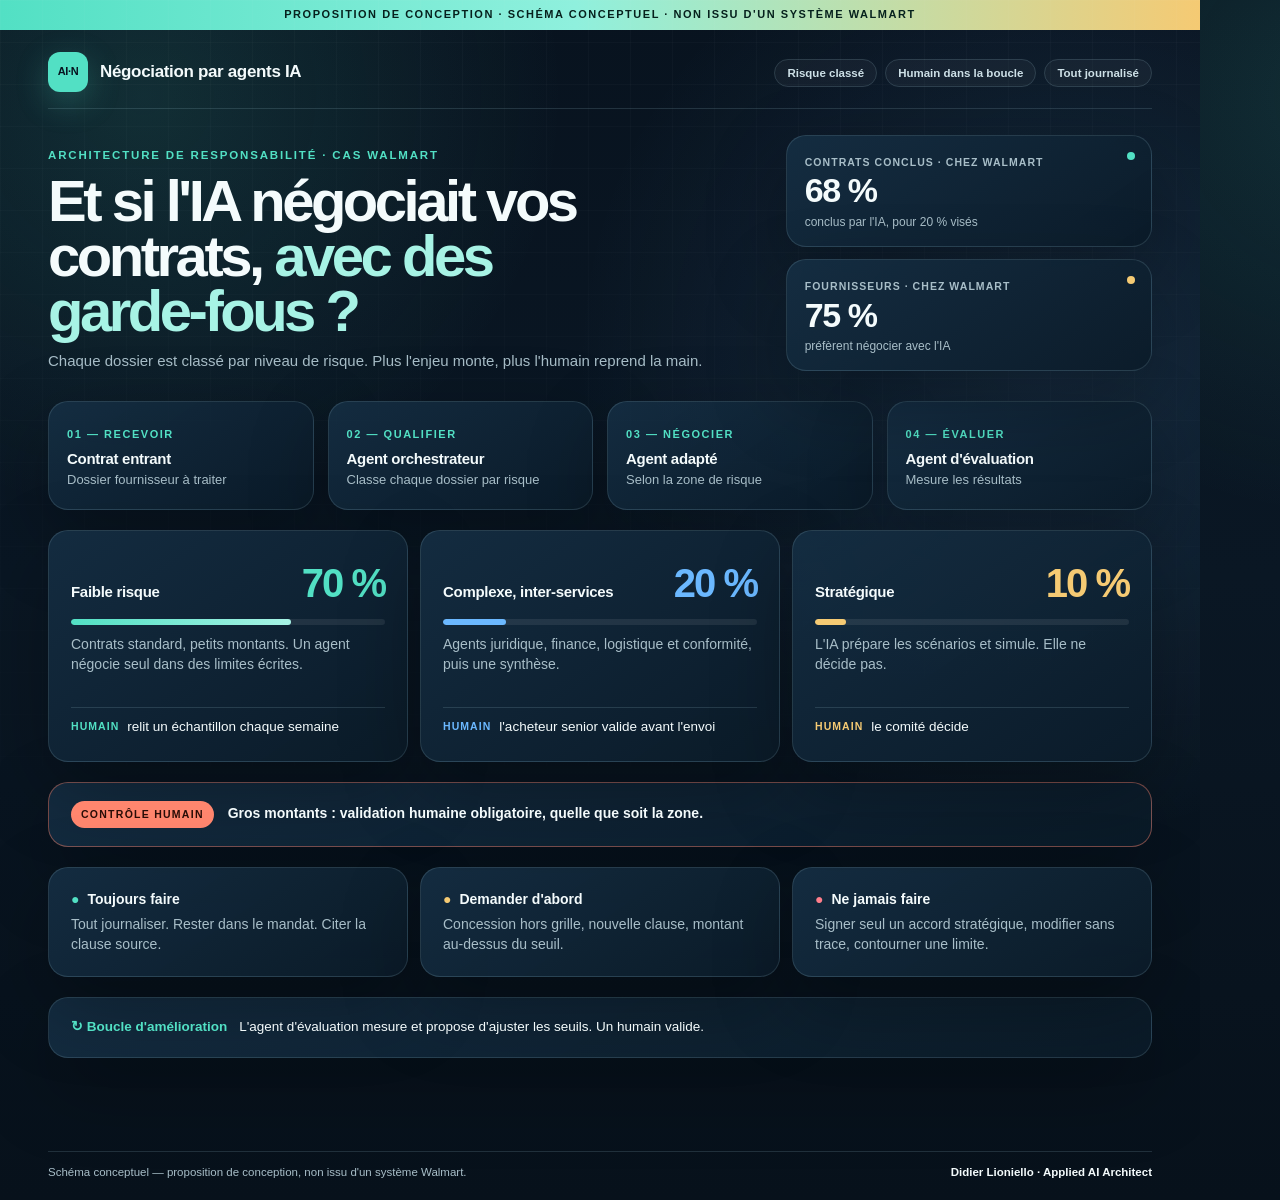
==== infographic.html @ 67d2f4bc "Agents IA en entreprise : schéma de négociation fournisseurs supervisée par niveau de risque" ====
<!doctype html><html lang="fr"><head><meta charset="utf-8"><style>
:root{--ink:#08131f;--line:rgba(166,210,223,.16);--text:#f4fbfc;--muted:#a8bec8;--teal:#52e0c4;--teal-soft:#a7f3e5;--coral:#ff866e;--gold:#f5ca73;--blue:#6bb8ff;--danger:#ff7e8b}
*{box-sizing:border-box;margin:0}
html,body{width:1200px;height:1200px;overflow:hidden}
body{color:var(--text);font-family:Inter,sans-serif;line-height:1.4;position:relative;
background:radial-gradient(circle at 12% 8%,rgba(82,224,196,.13),transparent 420px),radial-gradient(circle at 88% 30%,rgba(107,184,255,.13),transparent 480px),linear-gradient(180deg,#08131f,#0a1724 48%,#07111b)}
body::before{content:"";position:absolute;inset:0;background-image:linear-gradient(rgba(255,255,255,.022) 1px,transparent 1px),linear-gradient(90deg,rgba(255,255,255,.022) 1px,transparent 1px);background-size:42px 42px;mask-image:linear-gradient(to bottom,black,transparent 85%)}
.banner{height:30px;display:flex;align-items:center;justify-content:center;color:#06211d;background:linear-gradient(90deg,var(--teal),#8ff0dd 48%,var(--gold));font-size:11px;font-weight:900;letter-spacing:.14em}
.wrap{position:relative;padding:22px 48px 0}
.nav{display:flex;justify-content:space-between;align-items:center;padding-bottom:16px;border-bottom:1px solid var(--line)}
.brand{display:flex;gap:12px;align-items:center;font-weight:800;font-size:17px;letter-spacing:-.02em}
.mark{width:40px;height:40px;border-radius:12px;background:var(--teal);color:var(--ink);display:grid;place-items:center;font-size:11px;font-weight:900;box-shadow:0 10px 32px rgba(82,224,196,.25)}
.pill{padding:7px 12px;border:1px solid var(--line);border-radius:999px;color:#cde0e7;background:rgba(255,255,255,.035);font-size:11.5px;font-weight:700;margin-left:8px}
.eyebrow{color:var(--teal);font-size:11.5px;font-weight:850;letter-spacing:.16em;text-transform:uppercase;margin-bottom:10px}
.hero{display:grid;grid-template-columns:1.55fr .8fr;gap:28px;align-items:end;padding-top:26px}
h1{font-size:58px;font-weight:760;line-height:.95;letter-spacing:-.06em}
h1 em{font-style:normal;color:var(--teal-soft)}
.copy{color:var(--muted);font-size:15px;margin-top:12px}
.card{border:1px solid var(--line);background:linear-gradient(145deg,rgba(21,46,67,.92),rgba(11,27,41,.95));box-shadow:0 28px 80px rgba(0,0,0,.28);border-radius:20px}
.kpis{display:grid;gap:12px}
.kpi{padding:14px 18px;position:relative}
.kpi small{color:var(--muted);font-size:10.5px;font-weight:800;letter-spacing:.1em;text-transform:uppercase}
.kpi b{display:block;font-size:34px;letter-spacing:-.04em;line-height:1.1}
.kpi span{color:var(--muted);font-size:12px}
.dot{position:absolute;right:16px;top:16px;width:8px;height:8px;border-radius:50%}
.flow{display:grid;grid-template-columns:repeat(4,1fr);gap:14px;margin-top:30px}
.step{padding:20px 18px}
.step .n{color:var(--teal);font-size:11px;font-weight:850;letter-spacing:.14em}
.step b{display:block;font-size:15px;margin-top:3px;letter-spacing:-.02em}
.step p{color:var(--muted);font-size:13px;margin-top:2px}
.zones{display:grid;grid-template-columns:repeat(3,1fr);gap:12px;margin-top:20px}
.zone{padding:24px 22px}
.zone .top{display:flex;justify-content:space-between;align-items:baseline}
.zone .pct{font-size:40px;font-weight:780;letter-spacing:-.05em}
.zone h3{font-size:15px;letter-spacing:-.02em}
.bar{height:6px;border-radius:9px;background:rgba(255,255,255,.08);margin:8px 0 10px;overflow:hidden}
.bar i{display:block;height:100%;border-radius:9px}
.zone p{color:var(--muted);font-size:14px;min-height:62px}
.human{margin-top:10px;padding-top:10px;border-top:1px solid var(--line);font-size:13.5px;display:flex;gap:8px}
.human strong{font-size:10.5px;letter-spacing:.1em;text-transform:uppercase;white-space:nowrap;padding-top:1px}
.alert{margin-top:20px;padding:18px 22px;display:flex;align-items:center;gap:14px;border-color:rgba(255,134,110,.45)}
.alert .tag{background:var(--coral);color:#2a0d07;font-size:10.5px;font-weight:900;letter-spacing:.12em;padding:6px 10px;border-radius:999px}
.alert span{font-size:14px;font-weight:650}
.rules{display:grid;grid-template-columns:repeat(3,1fr);gap:12px;margin-top:20px}
.rule{padding:22px 22px}
.rule h3{font-size:14px;display:flex;align-items:center;gap:8px;margin-bottom:6px}
.rule p{color:var(--muted);font-size:14px}
.loop{margin-top:20px;padding:20px 22px;display:flex;gap:12px;align-items:center;font-size:13.5px}
.loop b{color:var(--teal)}
.foot{position:absolute;left:48px;right:48px;bottom:20px;display:flex;justify-content:space-between;color:var(--muted);font-size:11.5px;border-top:1px solid var(--line);padding-top:12px}
.foot b{color:var(--text)}
</style></head><body>
<div class="banner">PROPOSITION DE CONCEPTION · SCHÉMA CONCEPTUEL · NON ISSU D'UN SYSTÈME WALMART</div>
<div class="wrap">
<div class="nav"><div class="brand"><span class="mark">AI·N</span>Négociation par agents IA</div>
<div><span class="pill">Risque classé</span><span class="pill">Humain dans la boucle</span><span class="pill">Tout journalisé</span></div></div>
<div class="hero"><div>
<p class="eyebrow">Architecture de responsabilité · cas Walmart</p>
<h1>Et si l'IA négociait vos contrats, <em>avec des garde‑fous&nbsp;?</em></h1>
<p class="copy">Chaque dossier est classé par niveau de risque. Plus l'enjeu monte, plus l'humain reprend la main.</p></div>
<div class="kpis">
<div class="card kpi"><i class="dot" style="background:var(--teal)"></i><small>Contrats conclus · chez Walmart</small><b>68 %</b><span>conclus par l'IA, pour 20 % visés</span></div>
<div class="card kpi"><i class="dot" style="background:var(--gold)"></i><small>Fournisseurs · chez Walmart</small><b>75 %</b><span>préfèrent négocier avec l'IA</span></div>
</div></div>
<div class="flow">
<div class="card step"><span class="n">01 — RECEVOIR</span><b>Contrat entrant</b><p>Dossier fournisseur à traiter</p></div>
<div class="card step"><span class="n">02 — QUALIFIER</span><b>Agent orchestrateur</b><p>Classe chaque dossier par risque</p></div>
<div class="card step"><span class="n">03 — NÉGOCIER</span><b>Agent adapté</b><p>Selon la zone de risque</p></div>
<div class="card step"><span class="n">04 — ÉVALUER</span><b>Agent d'évaluation</b><p>Mesure les résultats</p></div>
</div>
<div class="zones">
<div class="card zone"><div class="top"><h3>Faible risque</h3><span class="pct" style="color:var(--teal)">70 %</span></div><div class="bar"><i style="width:70%;background:linear-gradient(90deg,var(--teal),var(--teal-soft))"></i></div><p>Contrats standard, petits montants. Un agent négocie seul dans des limites écrites.</p><div class="human"><strong style="color:var(--teal)">Humain</strong><span>relit un échantillon chaque semaine</span></div></div>
<div class="card zone"><div class="top"><h3>Complexe, inter-services</h3><span class="pct" style="color:var(--blue)">20 %</span></div><div class="bar"><i style="width:20%;background:var(--blue)"></i></div><p>Agents juridique, finance, logistique et conformité, puis une synthèse.</p><div class="human"><strong style="color:var(--blue)">Humain</strong><span>l'acheteur senior valide avant l'envoi</span></div></div>
<div class="card zone"><div class="top"><h3>Stratégique</h3><span class="pct" style="color:var(--gold)">10 %</span></div><div class="bar"><i style="width:10%;background:var(--gold)"></i></div><p>L'IA prépare les scénarios et simule. Elle ne décide pas.</p><div class="human"><strong style="color:var(--gold)">Humain</strong><span>le comité décide</span></div></div>
</div>
<div class="card alert"><span class="tag">CONTRÔLE HUMAIN</span><span>Gros montants : validation humaine obligatoire, quelle que soit la zone.</span></div>
<div class="rules">
<div class="card rule"><h3><span style="color:var(--teal)">●</span>Toujours faire</h3><p>Tout journaliser. Rester dans le mandat. Citer la clause source.</p></div>
<div class="card rule"><h3><span style="color:var(--gold)">●</span>Demander d'abord</h3><p>Concession hors grille, nouvelle clause, montant au-dessus du seuil.</p></div>
<div class="card rule"><h3><span style="color:var(--danger)">●</span>Ne jamais faire</h3><p>Signer seul un accord stratégique, modifier sans trace, contourner une limite.</p></div>
</div>
<div class="card loop"><b>↻ Boucle d'amélioration</b><span>L'agent d'évaluation mesure et propose d'ajuster les seuils. Un humain valide.</span></div>
</div>
<div class="foot"><span>Schéma conceptuel — proposition de conception, non issu d'un système Walmart.</span><b>Didier Lioniello · Applied AI Architect</b></div>
</body></html>
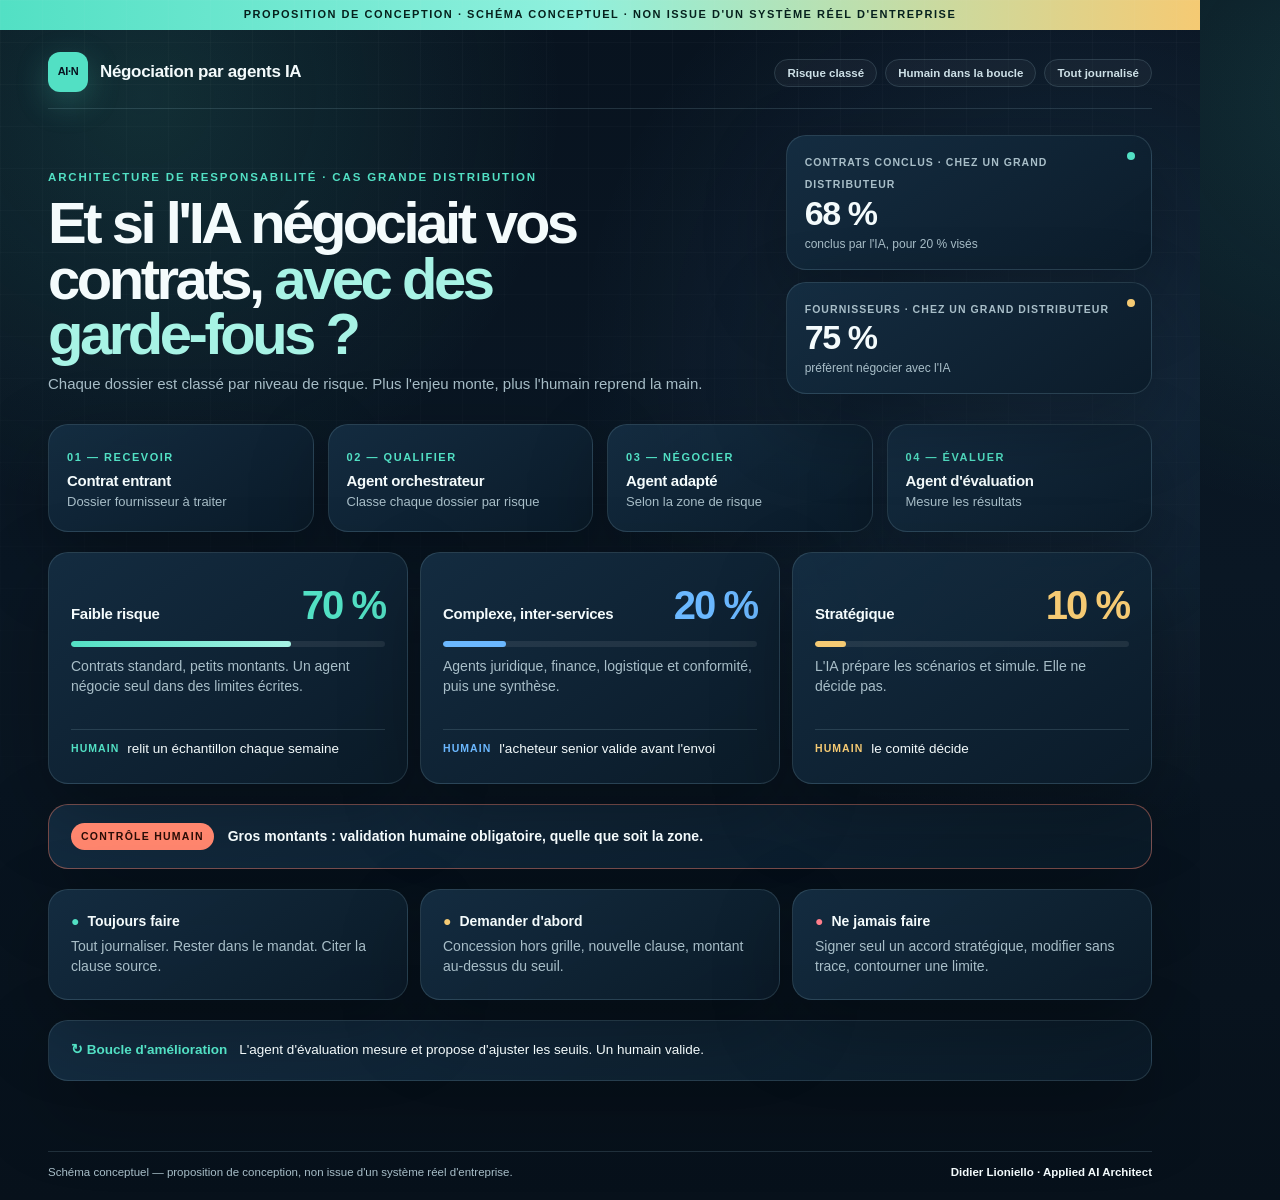
==== commit d7e90a9a: "Diagramme en pleine largeur en tête de page, version Mermaid visible, cas anonymisé (grand distribut" ====
--- a/infographic.html
+++ b/infographic.html
@@ -50,17 +50,17 @@
 .foot{position:absolute;left:48px;right:48px;bottom:20px;display:flex;justify-content:space-between;color:var(--muted);font-size:11.5px;border-top:1px solid var(--line);padding-top:12px}
 .foot b{color:var(--text)}
 </style></head><body>
-<div class="banner">PROPOSITION DE CONCEPTION · SCHÉMA CONCEPTUEL · NON ISSU D'UN SYSTÈME WALMART</div>
+<div class="banner">PROPOSITION DE CONCEPTION · SCHÉMA CONCEPTUEL · NON ISSUE D'UN SYSTÈME RÉEL D'ENTREPRISE</div>
 <div class="wrap">
 <div class="nav"><div class="brand"><span class="mark">AI·N</span>Négociation par agents IA</div>
 <div><span class="pill">Risque classé</span><span class="pill">Humain dans la boucle</span><span class="pill">Tout journalisé</span></div></div>
 <div class="hero"><div>
-<p class="eyebrow">Architecture de responsabilité · cas Walmart</p>
+<p class="eyebrow">Architecture de responsabilité · cas grande distribution</p>
 <h1>Et si l'IA négociait vos contrats, <em>avec des garde‑fous&nbsp;?</em></h1>
 <p class="copy">Chaque dossier est classé par niveau de risque. Plus l'enjeu monte, plus l'humain reprend la main.</p></div>
 <div class="kpis">
-<div class="card kpi"><i class="dot" style="background:var(--teal)"></i><small>Contrats conclus · chez Walmart</small><b>68 %</b><span>conclus par l'IA, pour 20 % visés</span></div>
-<div class="card kpi"><i class="dot" style="background:var(--gold)"></i><small>Fournisseurs · chez Walmart</small><b>75 %</b><span>préfèrent négocier avec l'IA</span></div>
+<div class="card kpi"><i class="dot" style="background:var(--teal)"></i><small>Contrats conclus · chez un grand distributeur</small><b>68 %</b><span>conclus par l'IA, pour 20 % visés</span></div>
+<div class="card kpi"><i class="dot" style="background:var(--gold)"></i><small>Fournisseurs · chez un grand distributeur</small><b>75 %</b><span>préfèrent négocier avec l'IA</span></div>
 </div></div>
 <div class="flow">
 <div class="card step"><span class="n">01 — RECEVOIR</span><b>Contrat entrant</b><p>Dossier fournisseur à traiter</p></div>
@@ -81,5 +81,5 @@
 </div>
 <div class="card loop"><b>↻ Boucle d'amélioration</b><span>L'agent d'évaluation mesure et propose d'ajuster les seuils. Un humain valide.</span></div>
 </div>
-<div class="foot"><span>Schéma conceptuel — proposition de conception, non issu d'un système Walmart.</span><b>Didier Lioniello · Applied AI Architect</b></div>
+<div class="foot"><span>Schéma conceptuel — proposition de conception, non issue d'un système réel d'entreprise.</span><b>Didier Lioniello · Applied AI Architect</b></div>
 </body></html>
